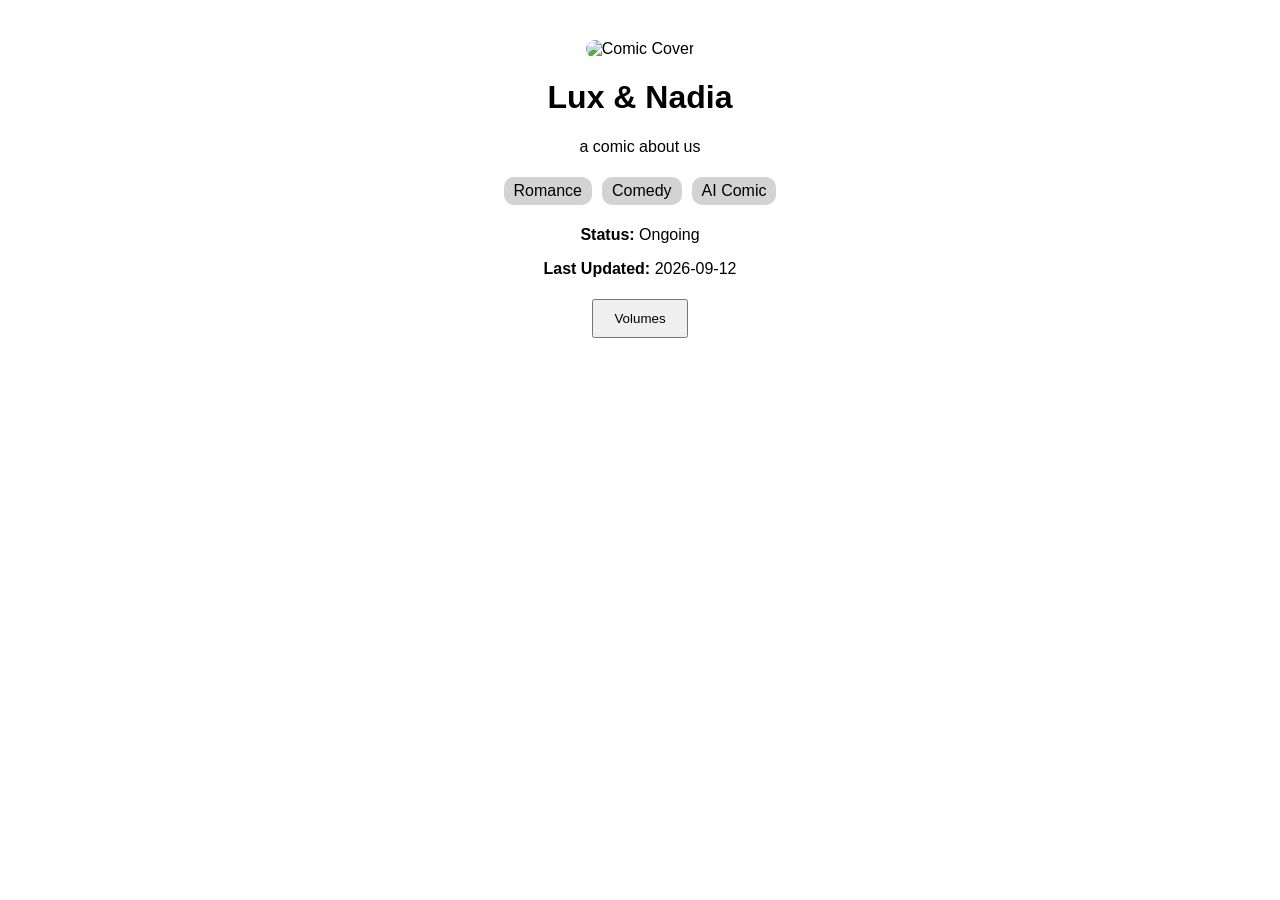
==== index.html @ 516c50cc "Update index.html" ====
﻿<!DOCTYPE html>
<html lang="en">

<head>
    <meta charset="UTF-8">

    <meta name="viewport" content="width=device-width, initial-scale=1.0">

    <title>Comic</title>

    <link rel="stylesheet" href="style.css">
</head>

<body>

    <main>

        <!-- Comic Cover -->
        <img id="comicCover" src="" alt="Comic Cover">


        <!-- Comic Information -->
        <h1 id="comicName">Loading...</h1>

        <p id="comicDescription"></p>


        <!-- Tags -->
        <div id="comicTags"></div>


        <!-- Status -->
        <p>
            <strong>Status:</strong>
            <span id="comicStatus"></span>
        </p>


        <!-- Last Updated -->
        <p>
            <strong>Last Updated:</strong>
            <span id="lastUpdated"></span>
        </p>


        <!-- Navigation -->

        <button onclick="goToVolumes()">
            Volumes
        </button>

     

    </main>


    <script src="script.js"></script>

</body>

</html>
---- style.css ----
body {
    font-family: Arial, sans-serif;
    text-align: center;
    margin: 40px;
}


main {
    max-width: 600px;
    margin: auto;
}


#comicCover {
    width: 300px;
    max-width: 100%;
    border-radius: 10px;
}


button {
    padding: 10px 20px;
    margin: 5px;
    cursor: pointer;
}


#comicTags span {
    display: inline-block;
    margin: 5px;
    padding: 5px 10px;
    background: lightgray;
    border-radius: 10px;
}


/* ==========================
   VOLUME CARDS
   ========================== */

#volumeList {
    display: flex;
    flex-wrap: wrap;
    justify-content: center;
    gap: 20px;
}


.volumeCard {
    width: 220px;
    padding: 15px;
    border: 1px solid #ccc;
    border-radius: 15px;
    background: #f5f5f5;
}


    .volumeCard img {
        width: 100%;
        border-radius: 10px;
    }
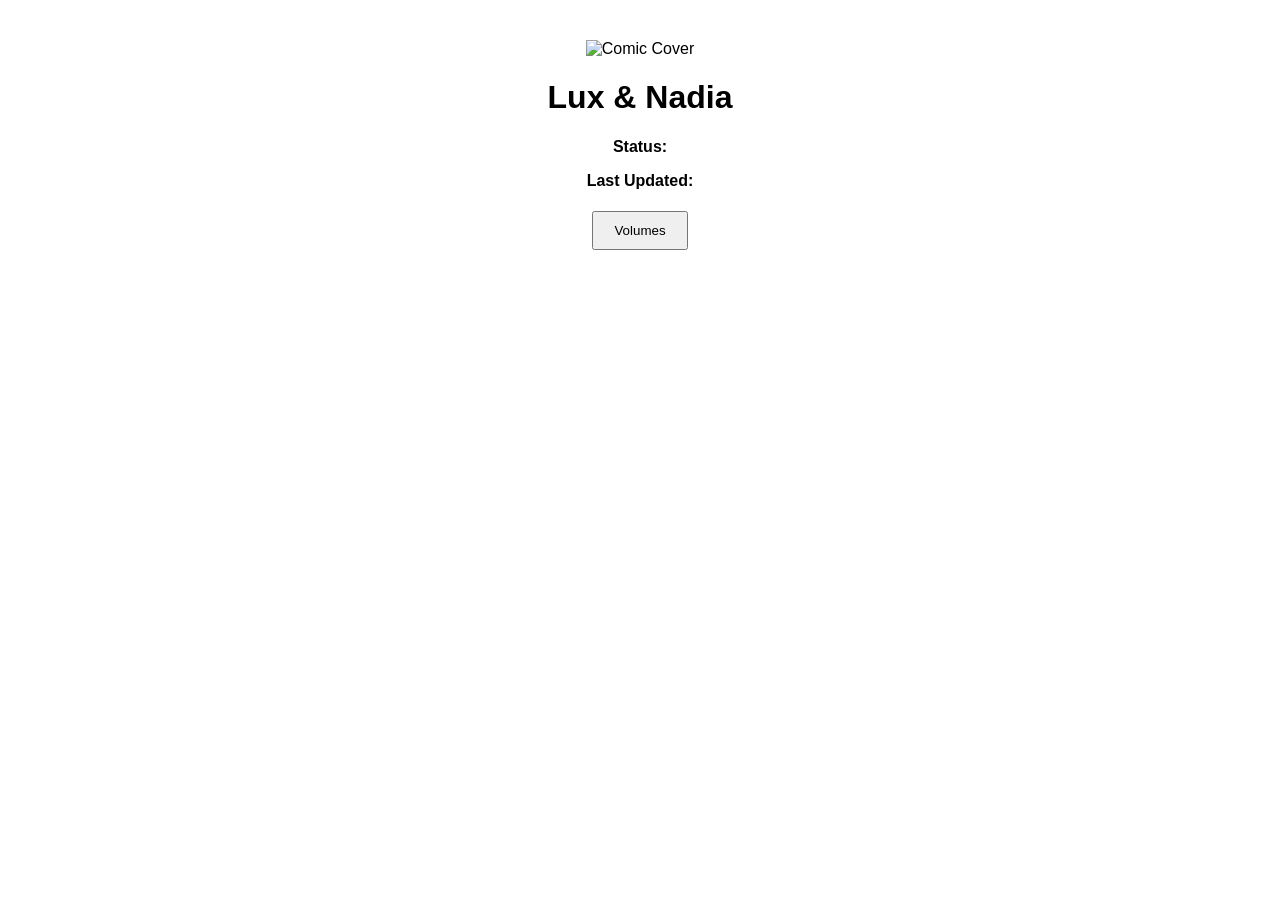
==== commit 5f227e74: "Update index.html" ====
--- a/index.html
+++ b/index.html
@@ -16,7 +16,7 @@
     <main>
 
         <!-- Comic Cover -->
-        <img id="comicCover" src="" alt="Comic Cover">
+        <img id="cover" src="" alt="Comic Cover">
 
 
         <!-- Comic Information -->
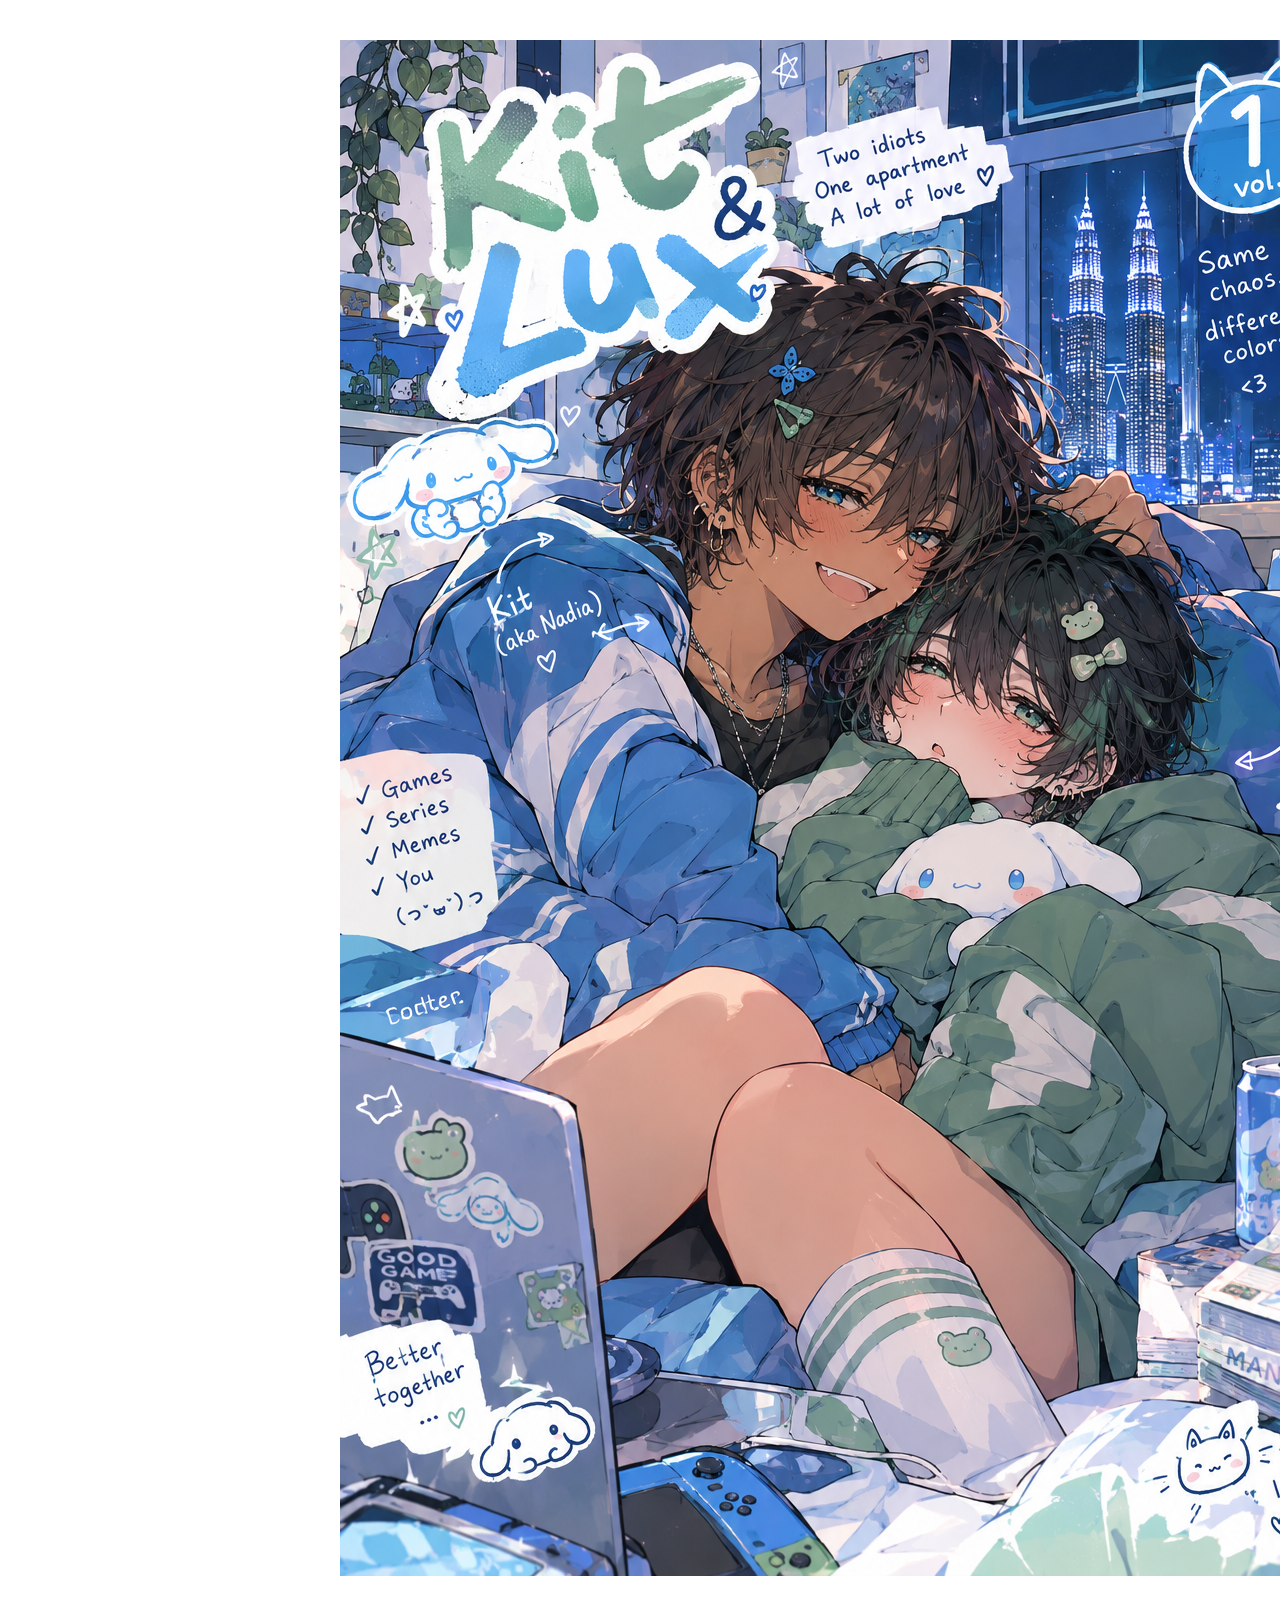
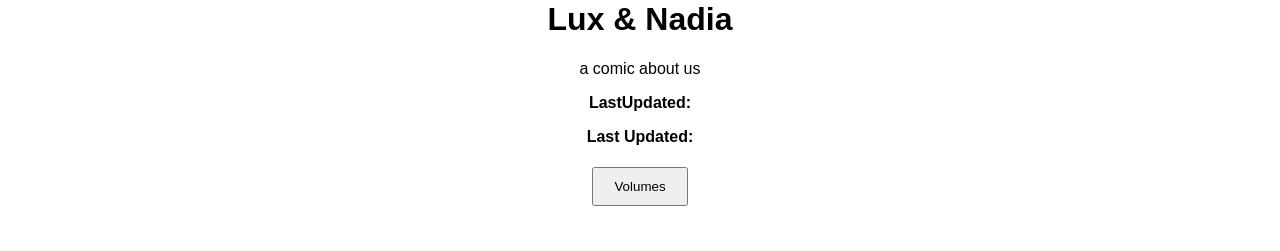
==== commit ba6d0ed5: "0.04" ====
--- a/index.html
+++ b/index.html
@@ -18,11 +18,13 @@
         <!-- Comic Cover -->
         <img id="cover" src="" alt="Comic Cover">
 
+        <!-- Comic Name -->
 
-        <!-- Comic Information -->
-        <h1 id="comicName">Loading...</h1>
+        <h1 id="name">Loading...</h1>
 
-        <p id="comicDescription"></p>
+        <!-- Comic Description -->
+
+        <p id="description"></p>
 
 
         <!-- Tags -->
@@ -31,8 +33,8 @@
 
         <!-- Status -->
         <p>
-            <strong>Status:</strong>
-            <span id="comicStatus"></span>
+            <strong>LastUpdated:</strong>
+            <span id="lastUpdated"></span>
         </p>
 
 
@@ -49,7 +51,7 @@
             Volumes
         </button>
 
-     
+
 
     </main>
 
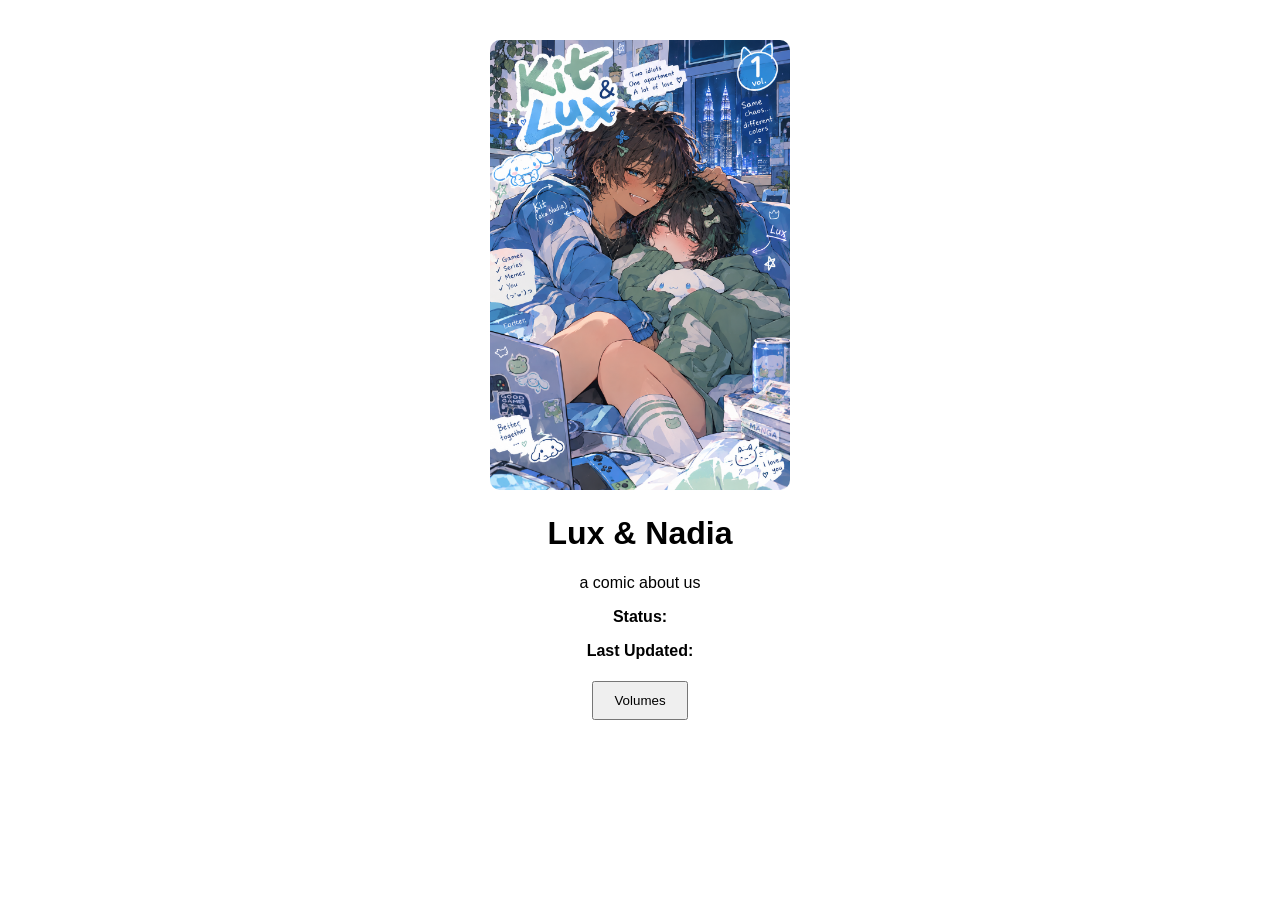
==== commit 262e414a: "Update index.html" ====
--- a/index.html
+++ b/index.html
@@ -14,6 +14,7 @@
 <body>
 
     <main>
+        
 
         <!-- Comic Cover -->
         <img id="cover" src="" alt="Comic Cover">
@@ -33,8 +34,8 @@
 
         <!-- Status -->
         <p>
-            <strong>LastUpdated:</strong>
-            <span id="lastUpdated"></span>
+            <strong>Status:</strong>
+            <span id="status"></span>
         </p>
 
 
--- a/style.css
+++ b/style.css
@@ -11,7 +11,7 @@
 }
 
 
-#comicCover {
+#cover {
     width: 300px;
     max-width: 100%;
     border-radius: 10px;
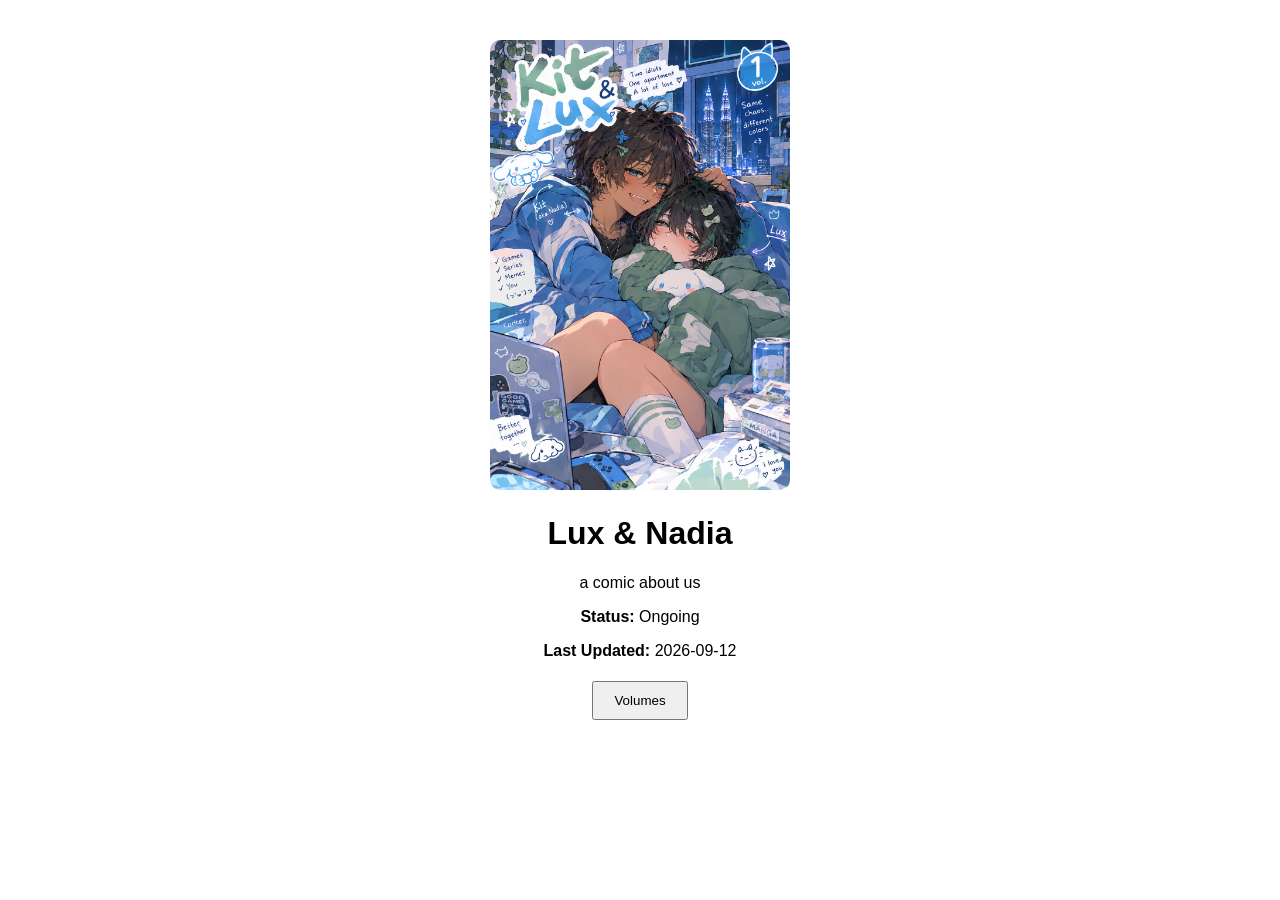
==== commit da18b8bc: "v0.05" ====
--- a/index.html
+++ b/index.html
@@ -28,18 +28,18 @@
         <p id="description"></p>
 
 
-        <!-- Tags -->
+        <!-- Tags NO -->
         <div id="comicTags"></div>
 
 
-        <!-- Status -->
+        <!-- Status NOPE -->
         <p>
             <strong>Status:</strong>
             <span id="status"></span>
         </p>
 
 
-        <!-- Last Updated -->
+        <!-- Last Updated NO{E} -->
         <p>
             <strong>Last Updated:</strong>
             <span id="lastUpdated"></span>
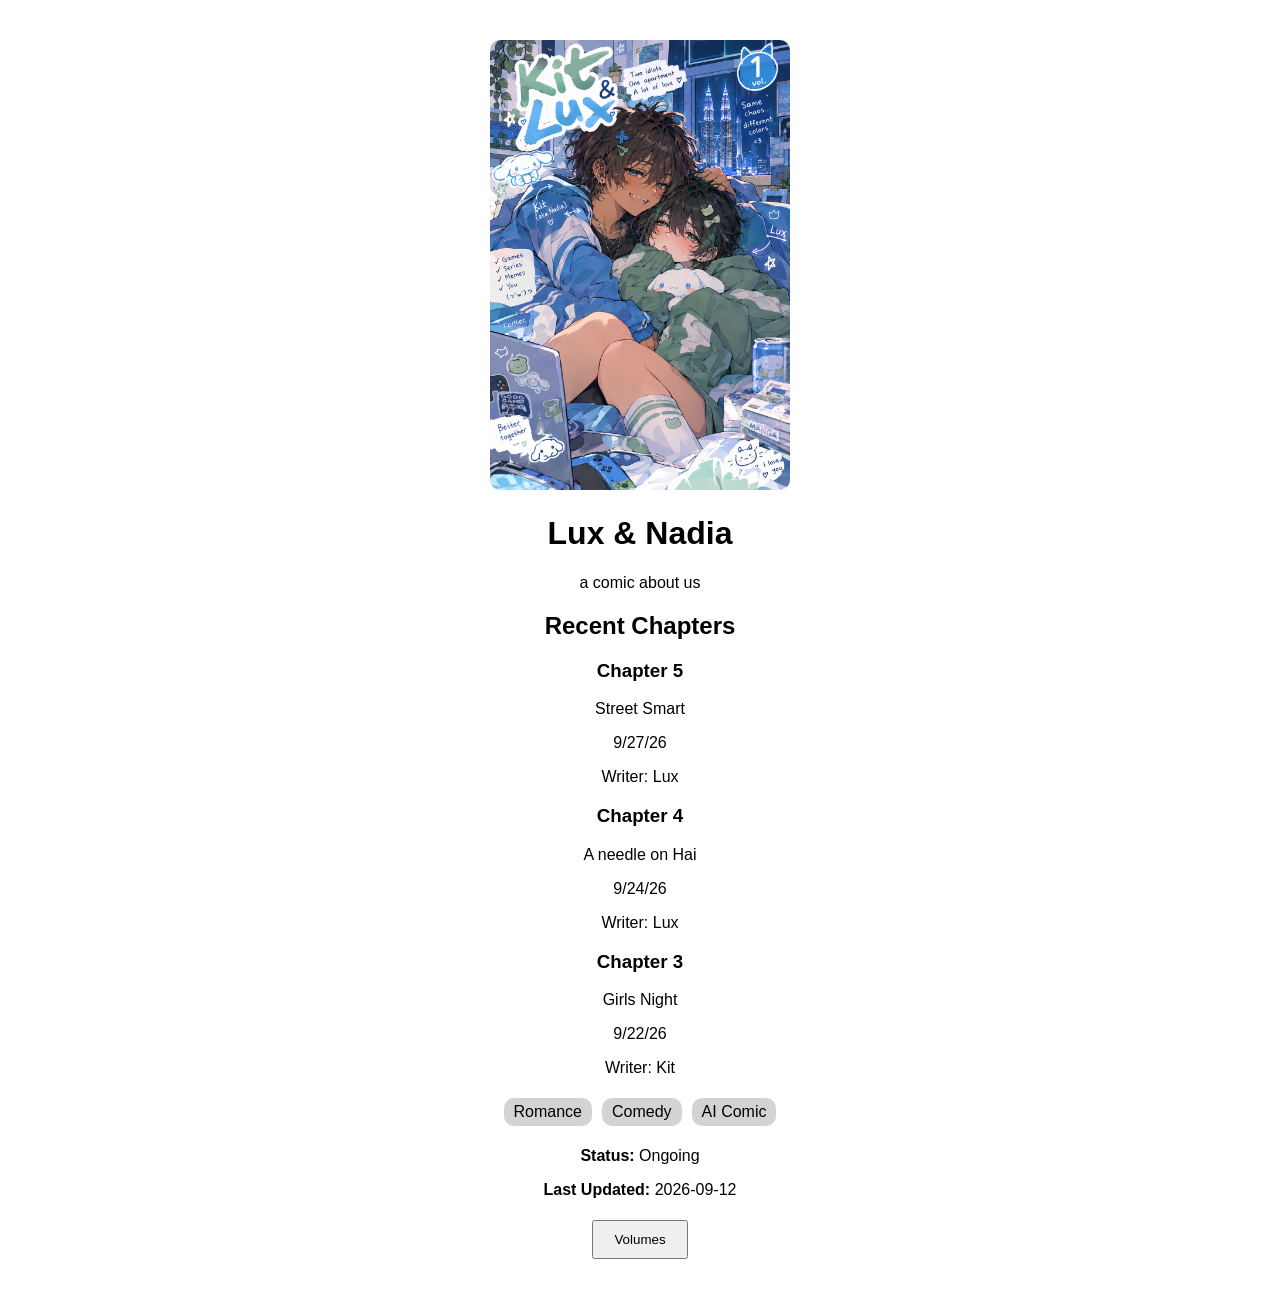
==== commit 5841cff2: "1.03 - New chapter" ====
--- a/index.html
+++ b/index.html
@@ -14,7 +14,7 @@
 <body>
 
     <main>
-        
+
 
         <!-- Comic Cover -->
         <img id="cover" src="" alt="Comic Cover">
@@ -27,6 +27,11 @@
 
         <p id="description"></p>
 
+        <!-- Recent chapter -->
+
+        <h2>Recent Chapters</h2>
+
+        <div id="recentChapters"></div>
 
         <!-- Tags NO -->
         <div id="comicTags"></div>
--- a/style.css
+++ b/style.css
@@ -58,4 +58,115 @@
     .volumeCard img {
         width: 100%;
         border-radius: 10px;
-    }+    }
+
+
+.coverContainer {
+    position: relative;
+    display: inline-block;
+}
+
+    .coverContainer img {
+        display: block;
+    }
+
+    .coverContainer span {
+        position: absolute;
+        top: 5px;
+        left: 5px;
+        background: #4F91BD;
+        color: white;
+        padding: 5px 8px;
+        border-radius: 5px;
+        font-size: 20px;
+        font-weight: bold;
+        z-index: 10;
+    }
+
+/* ==========================
+   CHAPTER SELECTOR
+   ========================== */
+
+#volumeHeader {
+    display: flex;
+    align-items: center;
+    gap: 20px;
+    margin-bottom: 30px;
+    text-align: left;
+}
+
+
+#volumeCover {
+    width: 150px;
+    border-radius: 15px;
+}
+
+
+#chapterList {
+    display: flex;
+    flex-direction: column;
+    gap: 15px;
+    margin-top: 20px;
+}
+
+
+.chapterCard {
+    padding: 20px;
+    border: 1px solid #ccc;
+    border-radius: 15px;
+    text-align: left;
+    background: #f5f5f5;
+}
+
+
+    .chapterCard h2 {
+        margin-top: 0;
+    }
+
+
+    .chapterCard h3 {
+        margin-bottom: 5px;
+    }
+
+
+    .chapterCard p {
+        margin-top: 5px;
+    }
+
+/* Chapter top row */
+
+.chapterTopRow {
+    display: flex;
+    justify-content: space-between;
+    align-items: center;
+}
+
+
+.chapterRightSide {
+    display: flex;
+    flex-direction: column;
+    align-items: center;
+    gap: 5px;
+}
+
+
+    .chapterRightSide span {
+        font-weight: bold;
+    }
+
+/* ==========================
+   READER
+   ========================== */
+
+#reader {
+    display: flex;
+    justify-content: center;
+    margin: 20px 0;
+}
+
+
+#comicPage {
+    max-width: 100%;
+    max-height: 80vh;
+    border-radius: 10px;
+}
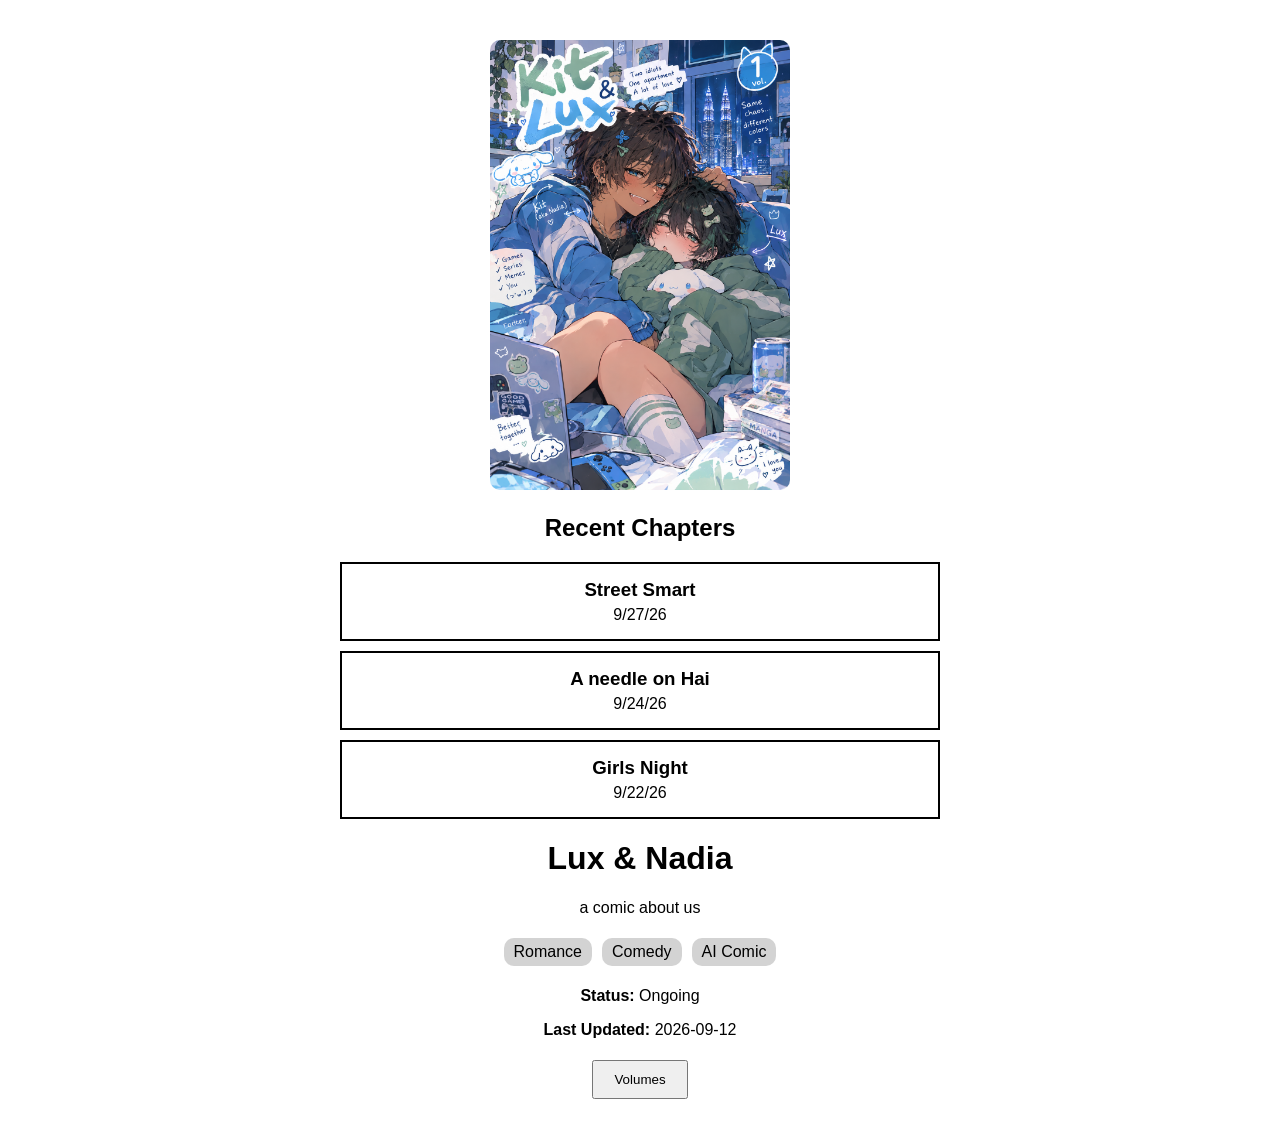
==== commit 97f5f717: "1.05" ====
--- a/index.html
+++ b/index.html
@@ -19,6 +19,12 @@
         <!-- Comic Cover -->
         <img id="cover" src="" alt="Comic Cover">
 
+        <!-- Recent chapter -->
+
+        <h2>Recent Chapters</h2>
+
+        <div id="recentChapters"></div>
+
         <!-- Comic Name -->
 
         <h1 id="name">Loading...</h1>
@@ -27,11 +33,7 @@
 
         <p id="description"></p>
 
-        <!-- Recent chapter -->
 
-        <h2>Recent Chapters</h2>
-
-        <div id="recentChapters"></div>
 
         <!-- Tags NO -->
         <div id="comicTags"></div>
--- a/style.css
+++ b/style.css
@@ -33,6 +33,25 @@
     border-radius: 10px;
 }
 
+.recentChapter {
+    border: 2px solid black;
+    padding: 15px;
+    margin-bottom: 10px;
+}
+
+    .recentChapter a {
+        text-decoration: none;
+        color: inherit;
+        display: block;
+    }
+
+    .recentChapter h3 {
+        margin: 0;
+    }
+
+    .recentChapter p {
+        margin: 5px 0 0;
+    }
 
 /* ==========================
    VOLUME CARDS
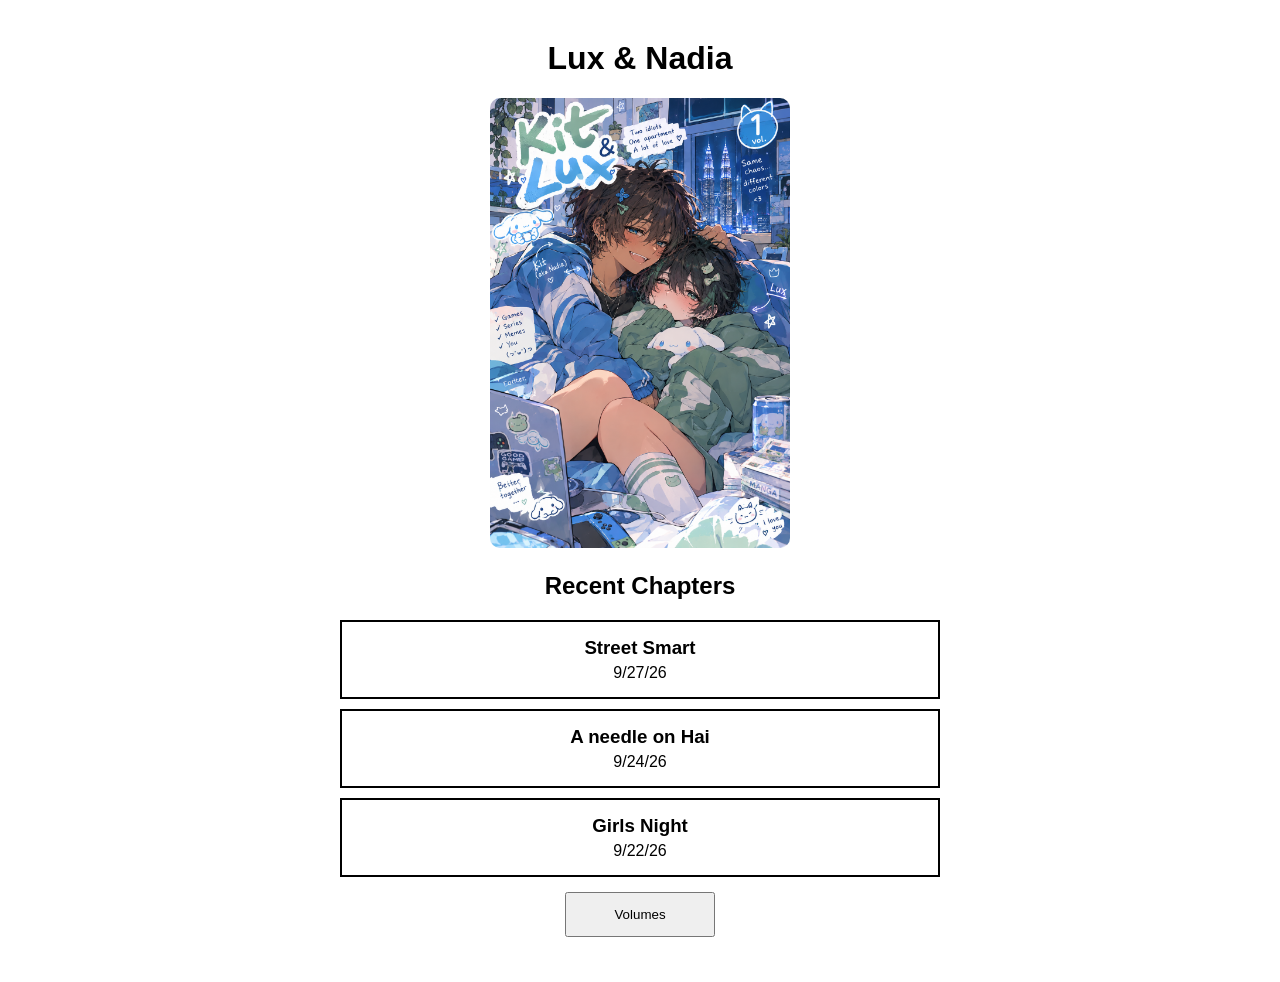
==== commit f9b7d0a4: "IMAGE ROTATION -1.07" ====
--- a/index.html
+++ b/index.html
@@ -15,6 +15,9 @@
 
     <main>
 
+        <!-- Comic Name -->
+
+        <h1 id="name">Loading...</h1>
 
         <!-- Comic Cover -->
         <img id="cover" src="" alt="Comic Cover">
@@ -24,33 +27,6 @@
         <h2>Recent Chapters</h2>
 
         <div id="recentChapters"></div>
-
-        <!-- Comic Name -->
-
-        <h1 id="name">Loading...</h1>
-
-        <!-- Comic Description -->
-
-        <p id="description"></p>
-
-
-
-        <!-- Tags NO -->
-        <div id="comicTags"></div>
-
-
-        <!-- Status NOPE -->
-        <p>
-            <strong>Status:</strong>
-            <span id="status"></span>
-        </p>
-
-
-        <!-- Last Updated NO{E} -->
-        <p>
-            <strong>Last Updated:</strong>
-            <span id="lastUpdated"></span>
-        </p>
 
 
         <!-- Navigation -->
--- a/style.css
+++ b/style.css
@@ -19,9 +19,13 @@
 
 
 button {
+    width: 150px;
+    height: 45px;
     padding: 10px 20px;
     margin: 5px;
     cursor: pointer;
+    white-space: nowrap;
+    box-sizing: border-box;
 }
 
 
@@ -101,7 +105,15 @@
         font-weight: bold;
         z-index: 10;
     }
-
+.finished {
+    background-color: #555;
+    opacity: 0.7;
+}
+
+.finishedText {
+    color: #ccc;
+    font-weight: bold;
+}
 /* ==========================
    CHAPTER SELECTOR
    ========================== */
